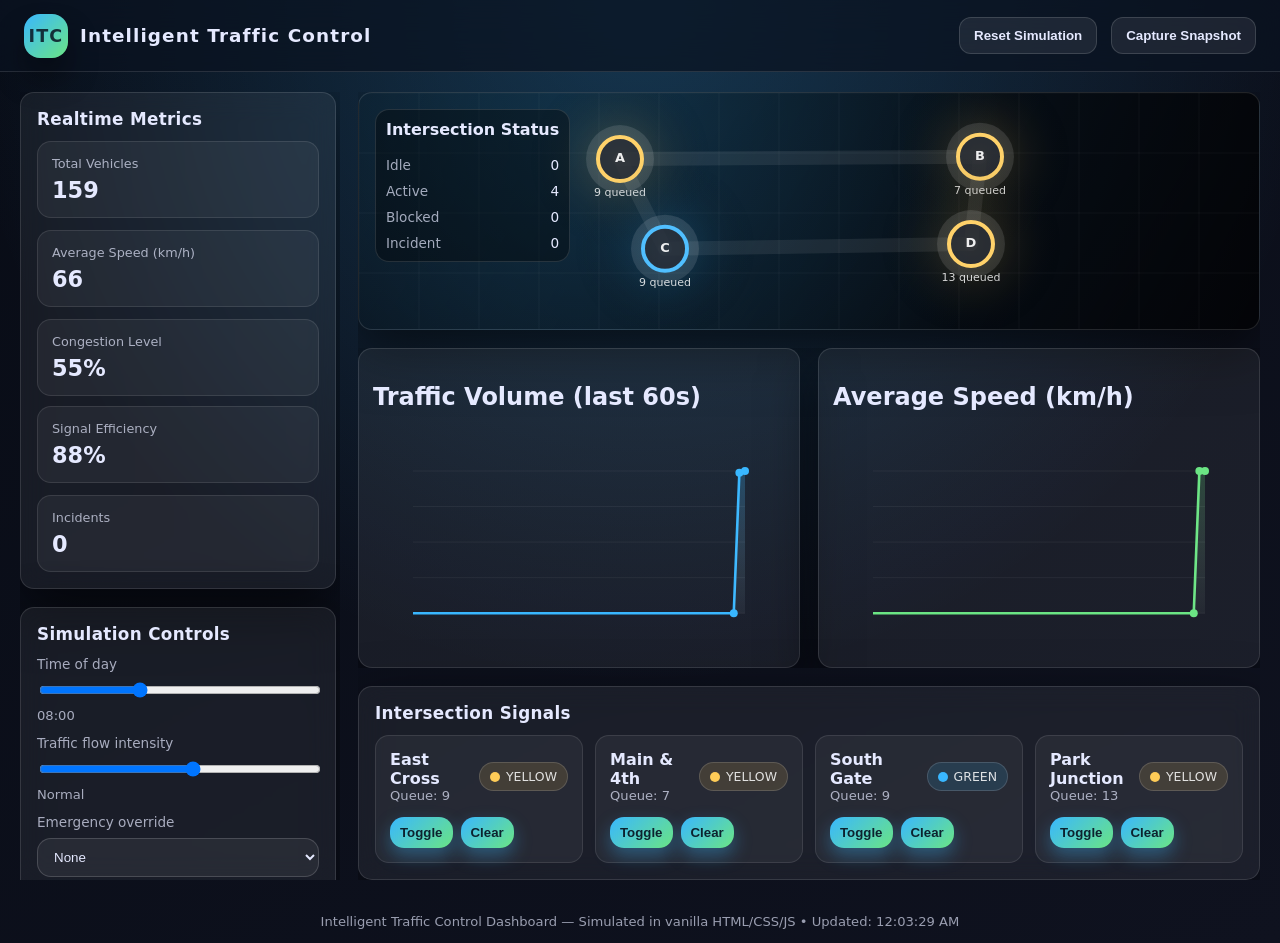
==== code.html @ 772401cb "Initial commit full prompt" ====
<!DOCTYPE html>
<html lang="en">
<head>
  <meta charset="UTF-8" />
  <meta name="viewport" content="width=device-width, initial-scale=1.0" />
  <title>Intelligent Traffic Control Dashboard</title>
  <style>
    :root {
      --bg: #0b1220;
      --panel: rgba(255, 255, 255, 0.06);
      --panel-strong: rgba(255, 255, 255, 0.12);
      --border: rgba(255, 255, 255, 0.12);
      --text: #e5e9ff;
      --muted: rgba(229, 233, 255, 0.7);
      --accent: #39b7ff;
      --accent-2: #6be584;
      --warning: #ff9d7b;
      --danger: #ff5a7a;
      --radius: 14px;
      --shadow: 0 20px 55px rgba(0, 0, 0, 0.55);
      font-family: system-ui, -apple-system, BlinkMacSystemFont, "Segoe UI", sans-serif;
    }

    * {
      box-sizing: border-box;
    }

    body {
      margin: 0;
      min-height: 100vh;
      background: radial-gradient(circle at top, rgba(57, 183, 255, 0.24), transparent 60%),
        linear-gradient(150deg, #080c16, #0f121f);
      color: var(--text);
      overflow: hidden;
    }

    header {
      height: 72px;
      padding: 0 24px;
      display: flex;
      align-items: center;
      justify-content: space-between;
      border-bottom: 1px solid var(--border);
      backdrop-filter: blur(18px);
      position: sticky;
      top: 0;
      z-index: 2;
      background: rgba(11, 18, 32, 0.72);
    }

    header h1 {
      font-size: 1.15rem;
      letter-spacing: 0.06em;
      margin: 0;
      display: flex;
      align-items: center;
      gap: 12px;
    }

    header .brand {
      width: 44px;
      height: 44px;
      border-radius: 16px;
      background: linear-gradient(135deg, var(--accent), var(--accent-2));
      display: grid;
      place-items: center;
      box-shadow: 0 20px 30px rgba(0, 0, 0, 0.35);
      font-weight: 800;
      font-size: 1.1rem;
      color: rgba(10, 25, 38, 0.88);
    }

    header nav {
      display: flex;
      gap: 14px;
      align-items: center;
    }

    header nav button {
      padding: 10px 14px;
      border-radius: 12px;
      border: 1px solid rgba(255, 255, 255, 0.14);
      background: rgba(255, 255, 255, 0.08);
      color: var(--text);
      cursor: pointer;
      font-weight: 600;
      transition: transform 120ms ease, background 180ms ease;
    }

    header nav button:hover {
      transform: translateY(-1px);
      background: rgba(255, 255, 255, 0.12);
    }

    main {
      display: grid;
      grid-template-columns: 320px 1fr;
      gap: 18px;
      padding: 20px;
      height: calc(100vh - 72px);
      overflow: hidden;
    }

    .sidebar {
      display: flex;
      flex-direction: column;
      gap: 18px;
      padding-right: 4px;
      overflow: hidden;
    }

    .panel {
      background: var(--panel);
      border: 1px solid var(--border);
      border-radius: var(--radius);
      padding: 16px;
      box-shadow: var(--shadow);
      backdrop-filter: blur(14px);
    }

    .panel h2 {
      margin: 0 0 12px;
      font-size: 1.05rem;
      letter-spacing: 0.02em;
      color: var(--text);
    }

    .row {
      display: flex;
      gap: 12px;
      flex-wrap: wrap;
    }

    .stat {
      flex: 1 1 140px;
      padding: 14px;
      border-radius: 14px;
      background: rgba(255, 255, 255, 0.05);
      border: 1px solid rgba(255, 255, 255, 0.1);
      display: grid;
      gap: 6px;
    }

    .stat label {
      font-size: 0.8rem;
      color: var(--muted);
    }

    .stat .value {
      font-size: 1.4rem;
      font-weight: 700;
    }

    .badge {
      display: inline-flex;
      align-items: center;
      gap: 6px;
      padding: 6px 10px;
      border-radius: 999px;
      font-size: 0.78rem;
      background: rgba(255, 255, 255, 0.08);
      border: 1px solid rgba(255, 255, 255, 0.12);
      color: var(--muted);
    }

    .badge span {
      width: 10px;
      height: 10px;
      border-radius: 50%;
      display: inline-block;
      background: var(--accent);
    }

    .badge.warning span {
      background: var(--warning);
    }

    .badge.danger span {
      background: var(--danger);
    }

    .controls {
      display: grid;
      gap: 12px;
    }

    .controls label {
      display: flex;
      flex-direction: column;
      gap: 8px;
      font-size: 0.85rem;
      color: var(--muted);
    }

    .controls input[type=range] {
      width: 100%;
    }

    .controls select {
      padding: 10px 12px;
      border-radius: 14px;
      border: 1px solid rgba(255, 255, 255, 0.16);
      background: rgba(255, 255, 255, 0.06);
      color: var(--text);
      outline: none;
    }

    .btn-primary {
      appearance: none;
      outline: none;
      border: none;
      padding: 12px 14px;
      border-radius: 14px;
      font-weight: 700;
      cursor: pointer;
      background: linear-gradient(135deg, var(--accent), var(--accent-2));
      color: rgba(10, 25, 38, 0.95);
      box-shadow: 0 8px 18px rgba(57, 183, 255, 0.35);
      transition: transform 120ms ease, filter 120ms ease;
    }

    .btn-primary:hover {
      transform: translateY(-1px);
      filter: brightness(1.05);
    }

    .main-grid {
      display: grid;
      grid-template-rows: 1fr 320px;
      gap: 18px;
      overflow: hidden;
    }

    .traffic-map {
      position: relative;
      border-radius: var(--radius);
      border: 1px solid var(--border);
      overflow: hidden;
      background: radial-gradient(circle at 25% 20%, rgba(57, 183, 255, 0.14), transparent 60%),
        linear-gradient(120deg, rgba(0, 0, 0, 0.3), rgba(0, 0, 0, 0.7));
      box-shadow: var(--shadow);
    }

    .map-canvas {
      width: 100%;
      height: 100%;
      display: block;
    }

    .status-overlay {
      position: absolute;
      left: 16px;
      top: 16px;
      display: flex;
      flex-direction: column;
      gap: 10px;
      padding: 10px;
      border-radius: 14px;
      background: rgba(0, 0, 0, 0.35);
      border: 1px solid rgba(255, 255, 255, 0.12);
      max-width: 320px;
      color: var(--text);
      font-size: 0.85rem;
    }

    .status-overlay h3 {
      margin: 0 0 8px;
      font-size: 1rem;
    }

    .status-overlay .line {
      display: flex;
      align-items: center;
      justify-content: space-between;
    }

    .status-overlay .line span:first-child {
      color: var(--muted);
    }

    .chart-grid {
      display: grid;
      grid-template-columns: 1fr 1fr;
      gap: 18px;
      height: 100%;
      overflow: hidden;
    }

    .chart {
      position: relative;
      height: 100%;
      border-radius: var(--radius);
      background: var(--panel);
      border: 1px solid var(--border);
      padding: 14px;
      display: flex;
      flex-direction: column;
      box-shadow: var(--shadow);
    }

    .chart canvas {
      flex: 1;
      width: 100%;
      height: 100%;
    }

    .table {
      width: 100%;
      border-collapse: collapse;
      font-size: 0.9rem;
      overflow: auto;
    }

    .table thead th {
      text-align: left;
      padding: 12px 10px;
      font-size: 0.8rem;
      letter-spacing: 0.06em;
      color: var(--muted);
      border-bottom: 1px solid rgba(255, 255, 255, 0.14);
    }

    .table td {
      padding: 12px 10px;
      border-bottom: 1px solid rgba(255, 255, 255, 0.08);
    }

    .table tr:hover td {
      background: rgba(255, 255, 255, 0.06);
    }

    .small {
      font-size: 0.82rem;
      color: var(--muted);
    }

    .footer {
      padding: 14px 20px;
      text-align: center;
      font-size: 0.82rem;
      color: rgba(229, 233, 255, 0.65);
    }

    @media (max-width: 1100px) {
      main {
        grid-template-columns: 1fr;
        height: auto;
      }

      .main-grid {
        grid-template-rows: auto auto;
      }

      .sidebar {
        order: 2;
      }

      .main-grid {
        order: 1;
      }

      header {
        flex-wrap: wrap;
        gap: 12px;
      }

      header nav {
        width: 100%;
        justify-content: flex-end;
      }
    }

    @media (max-width: 620px) {
      header {
        padding: 14px;
      }

      .stat {
        flex: 1 1 100%;
      }

      .chart-grid {
        grid-template-columns: 1fr;
      }
    }
  </style>
</head>

<body>
  <header>
    <h1>
      <span class="brand">ITC</span>
      Intelligent Traffic Control
    </h1>
    <nav>
      <button id="btnReset">Reset Simulation</button>
      <button id="btnSnapshot">Capture Snapshot</button>
    </nav>
  </header>

  <main>
    <section class="sidebar" aria-label="Control panel">
      <div class="panel" aria-label="Realtime metrics">
        <h2>Realtime Metrics</h2>
        <div class="row" id="statRow">
          <div class="stat">
            <label>Total Vehicles</label>
            <div class="value" id="statVehicles">0</div>
          </div>
          <div class="stat">
            <label>Average Speed (km/h)</label>
            <div class="value" id="statSpeed">0</div>
          </div>
          <div class="stat">
            <label>Congestion Level</label>
            <div class="value" id="statCongestion">0%</div>
          </div>
        </div>

        <div class="row" style="margin-top: 10px;">
          <div class="stat">
            <label>Signal Efficiency</label>
            <div class="value" id="statEfficiency">0%</div>
          </div>
          <div class="stat">
            <label>Incidents</label>
            <div class="value" id="statIncidents">0</div>
          </div>
        </div>
      </div>

      <div class="panel" aria-label="Simulation controls">
        <h2>Simulation Controls</h2>
        <div class="controls">
          <label>
            Time of day
            <input type="range" id="timeOfDay" min="0" max="23" step="1" value="8" />
            <small class="small" id="timeOfDayLabel">08:00</small>
          </label>

          <label>
            Traffic flow intensity
            <input type="range" id="flowIntensity" min="0" max="100" step="1" value="55" />
            <small class="small" id="flowLabel">Normal</small>
          </label>

          <label>
            Emergency override
            <select id="overrideMode">
              <option value="none">None</option>
              <option value="police">Police Escort</option>
              <option value="fire">Fire Response</option>
              <option value="evac">Evacuation</option>
            </select>
          </label>

          <button class="btn-primary" id="btnTriggerIncident">Inject Incident</button>
        </div>
      </div>

      <div class="panel" aria-label="Recent alerts">
        <h2>Recent Alerts</h2>
        <table class="table" aria-label="Alert list">
          <thead>
            <tr>
              <th>Time</th>
              <th>Type</th>
              <th>Status</th>
            </tr>
          </thead>
          <tbody id="alertsTable">
            <tr><td colspan="3" class="small">No alerts yet.</td></tr>
          </tbody>
        </table>
      </div>
    </section>

    <section class="main-grid" aria-label="Main dashboard">
      <section class="traffic-map" aria-label="Traffic flow map">
        <canvas class="map-canvas" id="mapCanvas" width="1200" height="680"></canvas>
        <div class="status-overlay" aria-label="Traffic status">
          <h3>Intersection Status</h3>
          <div class="line"><span>Idle</span><span id="statusIdle">0</span></div>
          <div class="line"><span>Active</span><span id="statusActive">0</span></div>
          <div class="line"><span>Blocked</span><span id="statusBlocked">0</span></div>
          <div class="line"><span>Incident</span><span id="statusIncident">0</span></div>
        </div>
      </section>

      <section class="chart-grid" aria-label="Charts and analytics">
        <section class="chart" aria-label="Traffic volume chart">
          <h2>Traffic Volume (last 60s)</h2>
          <canvas id="volumeChart"></canvas>
        </section>
        <section class="chart" aria-label="Average speed chart">
          <h2>Average Speed (km/h)</h2>
          <canvas id="speedChart"></canvas>
        </section>
      </section>

      <div class="panel" aria-label="Intersection controls">
        <h2>Intersection Signals</h2>
        <div class="row" id="intersectionRow"></div>
      </div>
    </section>
  </main>

  <footer class="footer">
    Intelligent Traffic Control Dashboard — Simulated in vanilla HTML/CSS/JS • Updated: <span id="footerTime"></span>
  </footer>

  <script>
    // --- Utilities ---
    const clamp = (v, min, max) => Math.min(max, Math.max(min, v));
    const formatTime = (h, m = 0) => `${String(h).padStart(2, "0")}:${String(m).padStart(2, "0")}`;
    const lerp = (a, b, t) => a + (b - a) * t;

    const $ = (id) => document.getElementById(id);

    // --- State ---
    const state = {
      timeOfDay: 8,
      flowIntensity: 55,
      overrideMode: "none",
      activeIncidents: [],
      lastSnapshot: null,
      tick: 0,
      metrics: {
        vehicles: 0,
        avgSpeed: 0,
        congestion: 0,
        efficiency: 0,
        incidents: 0,
      },
      intersections: [],
      recentAlerts: [],
      volumeHistory: Array(60).fill(0),
      speedHistory: Array(60).fill(0),
    };

    const intersectionConfigs = [
      { id: "A", x: 0.29, y: 0.28, name: "East Cross" },
      { id: "B", x: 0.69, y: 0.27, name: "Main & 4th" },
      { id: "C", x: 0.34, y: 0.66, name: "South Gate" },
      { id: "D", x: 0.68, y: 0.64, name: "Park Junction" },
    ];

    const signalStates = ["green", "yellow", "red"];

    // --- DOM refs ---
    const refs = {
      timeOfDay: $("timeOfDay"),
      timeOfDayLabel: $("timeOfDayLabel"),
      flowIntensity: $("flowIntensity"),
      flowLabel: $("flowLabel"),
      overrideMode: $("overrideMode"),
      btnTriggerIncident: $("btnTriggerIncident"),
      btnReset: $("btnReset"),
      btnSnapshot: $("btnSnapshot"),
      statVehicles: $("statVehicles"),
      statSpeed: $("statSpeed"),
      statCongestion: $("statCongestion"),
      statEfficiency: $("statEfficiency"),
      statIncidents: $("statIncidents"),
      alertsTable: $("alertsTable"),
      intersectionRow: $("intersectionRow"),
      statusIdle: $("statusIdle"),
      statusActive: $("statusActive"),
      statusBlocked: $("statusBlocked"),
      statusIncident: $("statusIncident"),
      footerTime: $("footerTime"),
      mapCanvas: $("mapCanvas"),
      volumeChart: $("volumeChart"),
      speedChart: $("speedChart"),
    };

    const mapCtx = refs.mapCanvas.getContext("2d");
    const volumeCtx = refs.volumeChart.getContext("2d");
    const speedCtx = refs.speedChart.getContext("2d");

    const canvasResize = (canvas) => {
      const rect = canvas.getBoundingClientRect();
      const dpr = window.devicePixelRatio || 1;
      canvas.width = Math.floor(rect.width * dpr);
      canvas.height = Math.floor(rect.height * dpr);
      const ctx = canvas.getContext("2d");
      ctx.setTransform(dpr, 0, 0, dpr, 0, 0);
      return rect;
    };

    const pickColor = (state) => {
      if (state === "green") return "#39b7ff";
      if (state === "yellow") return "#ffcc57";
      return "#ff5a7a";
    };

    // --- Simulation logic ---
    const updateMetrics = () => {
      const base = 80 + state.flowIntensity * 1.4;
      const variance = 30;
      const vehicles = Math.round(base + Math.sin(state.tick / 14) * variance);
      const congestion = clamp(Math.round((100 - state.flowIntensity / 1.2) + Math.sin(state.tick / 18) * 12), 2, 98);
      const avgSpeed = clamp(Math.round(45 + (100 - congestion) / 3 + Math.cos(state.tick / 22) * 6), 16, 80);
      const efficiency = clamp(Math.round(65 + (100 - congestion) / 2 + (state.overrideMode !== "none" ? 5 : 0)), 30, 99);

      state.metrics.vehicles = vehicles;
      state.metrics.congestion = congestion;
      state.metrics.avgSpeed = avgSpeed;
      state.metrics.efficiency = efficiency;
      state.metrics.incidents = state.activeIncidents.length;

      state.volumeHistory.shift();
      state.speedHistory.shift();
      state.volumeHistory.push(vehicles);
      state.speedHistory.push(avgSpeed);

      state.recentAlerts = state.recentAlerts.slice(0, 9);
    };

    const createIntersectionState = (config) => {
      const baseOffset = Math.random() * 1000;
      return {
        ...config,
        signal: signalStates[Math.floor(Math.random() * signalStates.length)],
        queue: Math.floor(Math.random() * 12) + 2,
        blocked: false,
        lastSignalChange: state.tick + baseOffset,
        nextSignalDuration: 30 + Math.floor(Math.random() * 20),
      };
    };

    const rotateSignal = (intersection) => {
      const next = (signalStates.indexOf(intersection.signal) + 1) % signalStates.length;
      intersection.signal = signalStates[next];
      intersection.lastSignalChange = state.tick;
      intersection.nextSignalDuration = 18 + Math.floor(Math.random() * 26);
    };

    const stepIntersections = () => {
      const timeFactor = (state.flowIntensity / 100) * 1.1;
      state.intersections.forEach((intersection) => {
        const duration = intersection.nextSignalDuration / (1 + (state.overrideMode !== "none" ? 0.55 : 0));
        if (state.tick - intersection.lastSignalChange > duration) {
          rotateSignal(intersection);
        }

        const baseFlow = 6 + Math.round(Math.sin((state.tick + intersection.id.charCodeAt(0) * 3) / 16) * 4);
        const flow = Math.max(0, Math.round(baseFlow * timeFactor));
        intersection.queue = clamp(intersection.queue + flow - (intersection.signal === "green" ? 8 : 2), 0, 30);

        if (intersection.blocked) {
          intersection.queue = Math.min(intersection.queue + 4, 34);
        }

        if (intersection.signal === "red" && intersection.queue > 28) {
          intersection.blocked = Math.random() < 0.03;
        } else {
          intersection.blocked = false;
        }
      });
    };

    const injectIncident = (type) => {
      const active = state.intersections[Math.floor(Math.random() * state.intersections.length)];
      active.blocked = true;
      active.queue += 12;
      const alert = {
        id: Date.now(),
        time: formatTime(state.timeOfDay),
        type,
        status: "Active",
      };
      state.activeIncidents.push(alert);
      state.recentAlerts.unshift(alert);
      state.metrics.incidents = state.activeIncidents.length;
      if (state.recentAlerts.length > 9) state.recentAlerts.pop();
    };

    const clearIncidents = () => {
      state.activeIncidents = [];
    };

    const updateDashboard = () => {
      refs.statVehicles.textContent = state.metrics.vehicles.toLocaleString();
      refs.statSpeed.textContent = state.metrics.avgSpeed.toFixed(0);
      refs.statCongestion.textContent = `${state.metrics.congestion}%`;
      refs.statEfficiency.textContent = `${state.metrics.efficiency}%`;
      refs.statIncidents.textContent = state.metrics.incidents;

      const idle = state.intersections.filter((i) => i.queue < 6).length;
      const active = state.intersections.filter((i) => i.queue >= 6 && i.queue < 18).length;
      const blocked = state.intersections.filter((i) => i.blocked).length;
      const incident = state.activeIncidents.length;

      refs.statusIdle.textContent = idle;
      refs.statusActive.textContent = active;
      refs.statusBlocked.textContent = blocked;
      refs.statusIncident.textContent = incident;

      refs.footerTime.textContent = new Date().toLocaleTimeString();

      const rows = state.recentAlerts.map((alert) => {
        const label = `<span class="badge ${alert.status === "Active" ? "danger" : "warning"}"><span></span>${alert.status}</span>`;
        return `
          <tr>
            <td>${alert.time}</td>
            <td>${alert.type}</td>
            <td>${label}</td>
          </tr>
        `;
      });

      refs.alertsTable.innerHTML = rows.length ? rows.join("") : "<tr><td colspan=\"3\" class=\"small\">No alerts yet.</td></tr>";

      drawCharts();
      drawMap();
      renderIntersections();
    };

    const drawCharts = () => {
      const drawLine = (ctx, data, lineColor, fillColor) => {
        const dims = canvasResize(ctx.canvas);
        const w = dims.width;
        const h = dims.height;
        const padding = 40;
        const points = data.slice(-60);
        const max = Math.max(...points, 10);
        const min = Math.min(...points, 0);

        ctx.clearRect(0, 0, dims.width, dims.height);

        // background grid
        ctx.save();
        ctx.strokeStyle = "rgba(255,255,255,0.06)";
        ctx.lineWidth = 1;
        for (let y = 0; y < 5; y += 1) {
          const yy = padding + ((h - padding * 2) / 4) * y;
          ctx.beginPath();
          ctx.moveTo(padding, yy);
          ctx.lineTo(w - padding, yy);
          ctx.stroke();
        }
        ctx.restore();

        // line path
        ctx.beginPath();
        const mapped = points.map((value, index) => {
          const px = padding + ((w - padding * 2) * index) / (points.length - 1);
          const py = padding + ((h - padding * 2) * (1 - (value - min) / (max - min || 1)));
          return { x: px, y: py };
        });

        mapped.forEach((point, idx) => {
          if (idx === 0) ctx.moveTo(point.x, point.y);
          else ctx.lineTo(point.x, point.y);
        });

        ctx.strokeStyle = lineColor;
        ctx.lineWidth = 2.6;
        ctx.stroke();

        // fill
        ctx.lineTo(mapped[mapped.length - 1].x, h - padding);
        ctx.lineTo(mapped[0].x, h - padding);
        ctx.closePath();
        const gradient = ctx.createLinearGradient(0, padding, 0, h);
        gradient.addColorStop(0, fillColor);
        gradient.addColorStop(1, "rgba(255,255,255,0)");
        ctx.fillStyle = gradient;
        ctx.fill();

        // sparkle points
        ctx.fillStyle = lineColor;
        mapped.slice(-3).forEach((p) => {
          ctx.beginPath();
          ctx.arc(p.x, p.y, 4, 0, Math.PI * 2);
          ctx.fill();
        });
      };

      drawLine(volumeCtx, state.volumeHistory, "#39b7ff", "rgba(57, 183, 255, 0.25)");
      drawLine(speedCtx, state.speedHistory, "#6be584", "rgba(107, 229, 132, 0.22)");
    };

    const drawMap = () => {
      const rect = canvasResize(refs.mapCanvas);
      const ctx = mapCtx;
      ctx.clearRect(0, 0, rect.width, rect.height);

      const w = rect.width;
      const h = rect.height;

      const drawRoad = (x1, y1, x2, y2, width) => {
        ctx.strokeStyle = "rgba(255,255,255,0.08)";
        ctx.lineWidth = width;
        ctx.lineCap = "round";
        ctx.beginPath();
        ctx.moveTo(x1, y1);
        ctx.lineTo(x2, y2);
        ctx.stroke();
      };

      // subtle background grid
      ctx.save();
      ctx.strokeStyle = "rgba(255,255,255,0.04)";
      ctx.lineWidth = 1;
      const gridSize = 60;
      for (let x = 0; x < w; x += gridSize) {
        ctx.beginPath();
        ctx.moveTo(x, 0);
        ctx.lineTo(x, h);
        ctx.stroke();
      }
      for (let y = 0; y < h; y += gridSize) {
        ctx.beginPath();
        ctx.moveTo(0, y);
        ctx.lineTo(w, y);
        ctx.stroke();
      }
      ctx.restore();

      // roads
      const nodes = state.intersections.map((i) => ({
        x: i.x * w,
        y: i.y * h,
      }));

      const pairs = [
        [0, 1],
        [0, 2],
        [1, 3],
        [2, 3],
      ];

      pairs.forEach(([a, b]) => {
        const aPos = nodes[a];
        const bPos = nodes[b];
        drawRoad(aPos.x, aPos.y, bPos.x, bPos.y, 14);
      });

      state.intersections.forEach((intersection) => {
        const x = intersection.x * w;
        const y = intersection.y * h;

        // glow + ring
        ctx.save();
        const color = pickColor(intersection.signal);
        const glow = ctx.createRadialGradient(x, y, 0, x, y, 90);
        glow.addColorStop(0, `${color}33`);
        glow.addColorStop(1, "rgba(0,0,0,0)");
        ctx.fillStyle = glow;
        ctx.beginPath();
        ctx.arc(x, y, 90, 0, Math.PI * 2);
        ctx.fill();
        ctx.restore();

        ctx.beginPath();
        ctx.arc(x, y, 22, 0, Math.PI * 2);
        ctx.fillStyle = "rgba(10, 15, 25, 0.82)";
        ctx.fill();

        ctx.lineWidth = 4;
        ctx.strokeStyle = color;
        ctx.stroke();

        ctx.fillStyle = "rgba(255,255,255,0.92)";
        ctx.font = "bold 13px system-ui";
        ctx.textAlign = "center";
        ctx.textBaseline = "middle";
        ctx.fillText(intersection.id, x, y);

        // queue indicator
        ctx.globalAlpha = 0.7;
        ctx.fillStyle = "rgba(255,255,255,0.16)";
        ctx.beginPath();
        ctx.arc(x, y, 34, 0, Math.PI * 2);
        ctx.fill();
        ctx.globalAlpha = 1;
        ctx.fillStyle = "rgba(255,255,255,0.83)";
        ctx.font = "11px system-ui";
        ctx.fillText(`${intersection.queue} queued`, x, y + 34);

        if (intersection.blocked) {
          ctx.fillStyle = "rgba(255, 90, 122, 0.85)";
          ctx.beginPath();
          ctx.arc(x, y, 12, 0, Math.PI * 2);
          ctx.fill();
          ctx.fillStyle = "rgba(255,255,255,0.9)";
          ctx.font = "bold 11px system-ui";
          ctx.fillText("!", x, y);
        }
      });
    };

    const renderIntersections = () => {
      const fragment = document.createDocumentFragment();
      state.intersections.forEach((intersection) => {
        const card = document.createElement("div");
        card.className = "stat";
        const signal = intersection.signal;
        const color = pickColor(signal);
        const badge = `<span class=\"badge\" style=\"color: rgba(255,255,255,0.85); border-color: rgba(255,255,255,0.14); background: ${color}22\"><span style=\"background:${color};\"></span>${signal.toUpperCase()}</span>`;
        card.innerHTML = `
          <div style=\"display:flex;justify-content:space-between;align-items:center;gap:10px;\">
            <div>
              <div style=\"font-weight:700;\">${intersection.name}</div>
              <div class=\"small\">Queue: ${intersection.queue}</div>
            </div>
            ${badge}
          </div>
          <div style=\"margin-top: 8px; display:flex;gap:8px;\">
            <button class=\"btn-primary\" style=\"padding:8px 10px;font-size:0.83rem;\" data-action=\"toggle\" data-id=\"${intersection.id}\">Toggle</button>
            <button class=\"btn-primary\" style=\"padding:8px 10px;font-size:0.83rem;\" data-action=\"clear\" data-id=\"${intersection.id}\">Clear</button>
          </div>
        `;
        fragment.appendChild(card);
      });
      refs.intersectionRow.innerHTML = "";
      refs.intersectionRow.appendChild(fragment);

      refs.intersectionRow.querySelectorAll("button").forEach((button) => {
        button.addEventListener("click", (event) => {
          const action = event.currentTarget.dataset.action;
          const id = event.currentTarget.dataset.id;
          const target = state.intersections.find((i) => i.id === id);
          if (!target) return;

          if (action === "toggle") {
            rotateSignal(target);
            state.recentAlerts.unshift({
              id: Date.now(),
              time: formatTime(state.timeOfDay),
              type: `Manual toggle @ ${target.name}`,
              status: "Active",
            });
          }

          if (action === "clear") {
            target.blocked = false;
            target.queue = Math.max(0, target.queue - 6);
          }
        });
      });
    };

    const updateLabels = () => {
      refs.timeOfDayLabel.textContent = formatTime(state.timeOfDay);
      const intensity = state.flowIntensity;
      if (intensity < 30) refs.flowLabel.textContent = "Low";
      else if (intensity < 60) refs.flowLabel.textContent = "Normal";
      else if (intensity < 85) refs.flowLabel.textContent = "Heavy";
      else refs.flowLabel.textContent = "Max";
    };

    const onTick = () => {
      state.tick += 1;
      updateMetrics();
      stepIntersections();
      updateDashboard();
    };

    const resetSimulation = () => {
      state.tick = 0;
      state.activeIncidents = [];
      state.recentAlerts = [];
      state.volumeHistory = Array(60).fill(0);
      state.speedHistory = Array(60).fill(0);
      state.intersections = intersectionConfigs.map(createIntersectionState);
      updateMetrics();
      updateDashboard();
    };

    const downloadSnapshot = () => {
      const link = document.createElement("a");
      const canvas = document.createElement("canvas");
      const rect = document.body.getBoundingClientRect();
      const dpr = window.devicePixelRatio || 1;
      canvas.width = rect.width * dpr;
      canvas.height = rect.height * dpr;
      const ctx = canvas.getContext("2d");
      ctx.scale(dpr, dpr);

      ctx.fillStyle = "#0b1220";
      ctx.fillRect(0, 0, rect.width, rect.height);

      ctx.fillStyle = "rgba(255,255,255,0.9)";
      ctx.font = "22px system-ui";
      ctx.fillText("Intelligent Traffic Control Snapshot", 20, 40);
      ctx.font = "14px system-ui";
      ctx.fillText(`Captured: ${new Date().toLocaleString()}`, 20, 68);

      link.download = `traffic-snapshot-${Date.now()}.png`;
      link.href = canvas.toDataURL("image/png");
      link.click();
    };

    const setupEventListeners = () => {
      refs.timeOfDay.addEventListener("input", (ev) => {
        state.timeOfDay = parseInt(ev.target.value, 10);
        updateLabels();
      });

      refs.flowIntensity.addEventListener("input", (ev) => {
        state.flowIntensity = parseInt(ev.target.value, 10);
        updateLabels();
      });

      refs.overrideMode.addEventListener("change", (ev) => {
        state.overrideMode = ev.target.value;
      });

      refs.btnTriggerIncident.addEventListener("click", () => {
        const mode = state.overrideMode === "none" ? "Traffic Jam" : `${state.overrideMode} Response`;
        injectIncident(mode);
      });

      refs.btnReset.addEventListener("click", () => {
        resetSimulation();
      });

      refs.btnSnapshot.addEventListener("click", () => {
        downloadSnapshot();
      });

      window.addEventListener("resize", () => {
        drawCharts();
        drawMap();
      });

      // Clean up old alerts periodically
      setInterval(() => {
        const now = Date.now();
        state.recentAlerts = state.recentAlerts.filter((alert) => now - alert.id < 90_000);
      }, 5000);
    };

    const init = () => {
      state.intersections = intersectionConfigs.map(createIntersectionState);
      updateLabels();
      setupEventListeners();
      resetSimulation();

      // tick loop
      setInterval(onTick, 1000);
    };

    init();
  </script>
</body>
</html>
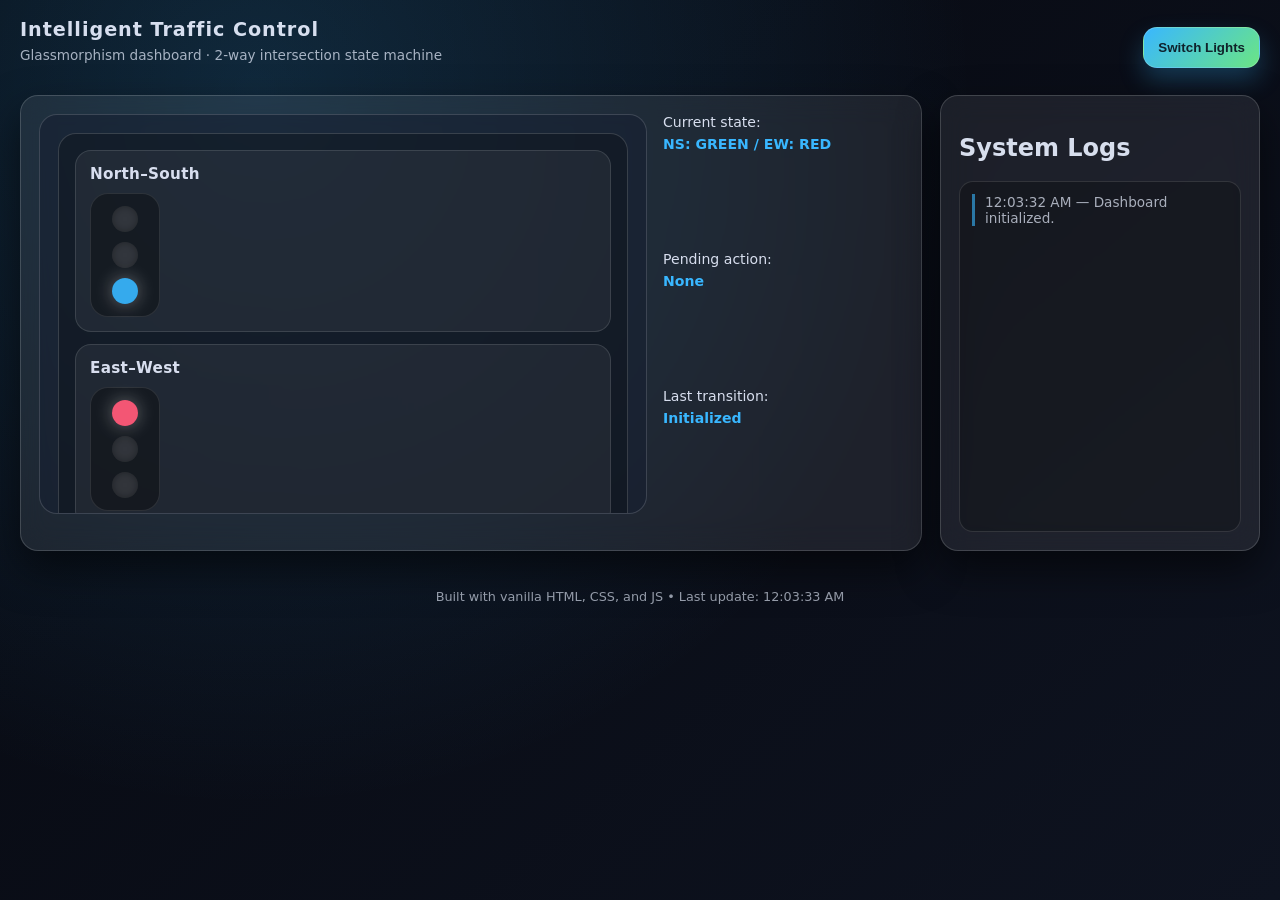
==== commit 2b617feb: "initial commit full prompt" ====
--- a/code.html
+++ b/code.html
@@ -6,18 +6,18 @@
   <title>Intelligent Traffic Control Dashboard</title>
   <style>
     :root {
-      --bg: #0b1220;
-      --panel: rgba(255, 255, 255, 0.06);
-      --panel-strong: rgba(255, 255, 255, 0.12);
-      --border: rgba(255, 255, 255, 0.12);
-      --text: #e5e9ff;
-      --muted: rgba(229, 233, 255, 0.7);
+      --bg1: #06080f;
+      --bg2: #0e1320;
+      --card: rgba(255, 255, 255, 0.08);
+      --card-strong: rgba(255, 255, 255, 0.12);
+      --border: rgba(255, 255, 255, 0.16);
+      --text: rgba(232, 239, 255, 0.92);
+      --muted: rgba(232, 239, 255, 0.7);
       --accent: #39b7ff;
-      --accent-2: #6be584;
-      --warning: #ff9d7b;
+      --warn: #ffb470;
       --danger: #ff5a7a;
-      --radius: 14px;
-      --shadow: 0 20px 55px rgba(0, 0, 0, 0.55);
+      --radius: 18px;
+      --shadow: 0 18px 40px rgba(0, 0, 0, 0.55);
       font-family: system-ui, -apple-system, BlinkMacSystemFont, "Segoe UI", sans-serif;
     }
 
@@ -28,1023 +28,505 @@
     body {
       margin: 0;
       min-height: 100vh;
-      background: radial-gradient(circle at top, rgba(57, 183, 255, 0.24), transparent 60%),
-        linear-gradient(150deg, #080c16, #0f121f);
       color: var(--text);
-      overflow: hidden;
+      background: radial-gradient(circle at 20% 10%, rgba(57, 183, 255, 0.18), transparent 55%),
+        linear-gradient(140deg, var(--bg1), var(--bg2));
+      overflow-x: hidden;
     }
 
     header {
-      height: 72px;
-      padding: 0 24px;
+      padding: 18px 20px;
       display: flex;
       align-items: center;
       justify-content: space-between;
-      border-bottom: 1px solid var(--border);
-      backdrop-filter: blur(18px);
-      position: sticky;
-      top: 0;
-      z-index: 2;
-      background: rgba(11, 18, 32, 0.72);
+      gap: 14px;
     }
 
     header h1 {
-      font-size: 1.15rem;
-      letter-spacing: 0.06em;
       margin: 0;
-      display: flex;
-      align-items: center;
-      gap: 12px;
-    }
-
-    header .brand {
-      width: 44px;
-      height: 44px;
-      border-radius: 16px;
-      background: linear-gradient(135deg, var(--accent), var(--accent-2));
-      display: grid;
-      place-items: center;
-      box-shadow: 0 20px 30px rgba(0, 0, 0, 0.35);
-      font-weight: 800;
-      font-size: 1.1rem;
-      color: rgba(10, 25, 38, 0.88);
-    }
-
-    header nav {
-      display: flex;
-      gap: 14px;
-      align-items: center;
-    }
-
-    header nav button {
-      padding: 10px 14px;
-      border-radius: 12px;
-      border: 1px solid rgba(255, 255, 255, 0.14);
-      background: rgba(255, 255, 255, 0.08);
-      color: var(--text);
-      cursor: pointer;
-      font-weight: 600;
-      transition: transform 120ms ease, background 180ms ease;
-    }
-
-    header nav button:hover {
-      transform: translateY(-1px);
-      background: rgba(255, 255, 255, 0.12);
+      font-size: 1.2rem;
+      letter-spacing: 0.05em;
+    }
+
+    header .subtitle {
+      font-size: 0.85rem;
+      color: var(--muted);
+      margin-top: 6px;
     }
 
     main {
       display: grid;
-      grid-template-columns: 320px 1fr;
+      grid-template-columns: 1fr 320px;
       gap: 18px;
-      padding: 20px;
-      height: calc(100vh - 72px);
-      overflow: hidden;
-    }
-
-    .sidebar {
-      display: flex;
-      flex-direction: column;
-      gap: 18px;
-      padding-right: 4px;
-      overflow: hidden;
-    }
-
-    .panel {
-      background: var(--panel);
+      padding: 0 20px 20px;
+    }
+
+    .card {
+      background: var(--card);
       border: 1px solid var(--border);
       border-radius: var(--radius);
-      padding: 16px;
+      padding: 18px;
+      backdrop-filter: blur(15px);
       box-shadow: var(--shadow);
-      backdrop-filter: blur(14px);
-    }
-
-    .panel h2 {
-      margin: 0 0 12px;
-      font-size: 1.05rem;
-      letter-spacing: 0.02em;
-      color: var(--text);
-    }
-
-    .row {
-      display: flex;
+      overflow: hidden;
+    }
+
+    .dashboard {
+      display: grid;
+      grid-template-rows: auto 1fr;
+      gap: 18px;
+    }
+
+    .simulation {
+      position: relative;
+      display: grid;
+      grid-template-columns: 1fr 240px;
+      gap: 16px;
+    }
+
+    .sim-canvas {
+      position: relative;
+      border-radius: var(--radius);
+      background: rgba(20, 30, 48, 0.55);
+      border: 1px solid rgba(255, 255, 255, 0.16);
+      height: 400px;
+      overflow: hidden;
+      display: grid;
+      place-items: center;
+      padding: 18px;
+    }
+
+    .control-panel {
+      display: grid;
       gap: 12px;
-      flex-wrap: wrap;
-    }
-
-    .stat {
-      flex: 1 1 140px;
-      padding: 14px;
-      border-radius: 14px;
-      background: rgba(255, 255, 255, 0.05);
-      border: 1px solid rgba(255, 255, 255, 0.1);
-      display: grid;
-      gap: 6px;
-    }
-
-    .stat label {
-      font-size: 0.8rem;
-      color: var(--muted);
-    }
-
-    .stat .value {
-      font-size: 1.4rem;
-      font-weight: 700;
-    }
-
-    .badge {
+    }
+
+    .control-panel h2 {
+      margin: 0 0 8px;
+      font-size: 1rem;
+    }
+
+    .btn {
       display: inline-flex;
       align-items: center;
-      gap: 6px;
-      padding: 6px 10px;
-      border-radius: 999px;
-      font-size: 0.78rem;
-      background: rgba(255, 255, 255, 0.08);
-      border: 1px solid rgba(255, 255, 255, 0.12);
-      color: var(--muted);
-    }
-
-    .badge span {
-      width: 10px;
-      height: 10px;
-      border-radius: 50%;
-      display: inline-block;
-      background: var(--accent);
-    }
-
-    .badge.warning span {
-      background: var(--warning);
-    }
-
-    .badge.danger span {
-      background: var(--danger);
-    }
-
-    .controls {
-      display: grid;
-      gap: 12px;
-    }
-
-    .controls label {
-      display: flex;
-      flex-direction: column;
-      gap: 8px;
-      font-size: 0.85rem;
-      color: var(--muted);
-    }
-
-    .controls input[type=range] {
-      width: 100%;
-    }
-
-    .controls select {
-      padding: 10px 12px;
+      justify-content: center;
+      padding: 12px 14px;
       border-radius: 14px;
       border: 1px solid rgba(255, 255, 255, 0.16);
       background: rgba(255, 255, 255, 0.06);
       color: var(--text);
-      outline: none;
+      cursor: pointer;
+      font-weight: 600;
+      transition: transform 120ms ease, background 140ms ease;
+    }
+
+    .btn:hover {
+      background: rgba(255, 255, 255, 0.12);
+      transform: translateY(-1px);
     }
 
     .btn-primary {
-      appearance: none;
-      outline: none;
-      border: none;
-      padding: 12px 14px;
-      border-radius: 14px;
+      background: linear-gradient(135deg, var(--accent), #6be584);
+      border: 1px solid rgba(255, 255, 255, 0.18);
+      color: rgba(10, 20, 30, 0.92);
+      box-shadow: 0 12px 24px rgba(57, 183, 255, 0.25);
+    }
+
+    .status {
+      display: flex;
+      flex-direction: column;
+      gap: 6px;
+    }
+
+    .status span {
+      font-size: 0.88rem;
+    }
+
+    .status .value {
       font-weight: 700;
-      cursor: pointer;
-      background: linear-gradient(135deg, var(--accent), var(--accent-2));
-      color: rgba(10, 25, 38, 0.95);
-      box-shadow: 0 8px 18px rgba(57, 183, 255, 0.35);
-      transition: transform 120ms ease, filter 120ms ease;
-    }
-
-    .btn-primary:hover {
-      transform: translateY(-1px);
-      filter: brightness(1.05);
-    }
-
-    .main-grid {
-      display: grid;
-      grid-template-rows: 1fr 320px;
-      gap: 18px;
-      overflow: hidden;
-    }
-
-    .traffic-map {
-      position: relative;
-      border-radius: var(--radius);
-      border: 1px solid var(--border);
-      overflow: hidden;
-      background: radial-gradient(circle at 25% 20%, rgba(57, 183, 255, 0.14), transparent 60%),
-        linear-gradient(120deg, rgba(0, 0, 0, 0.3), rgba(0, 0, 0, 0.7));
-      box-shadow: var(--shadow);
-    }
-
-    .map-canvas {
+      color: var(--accent);
+    }
+
+    .lights {
       width: 100%;
       height: 100%;
-      display: block;
-    }
-
-    .status-overlay {
-      position: absolute;
-      left: 16px;
-      top: 16px;
+      display: grid;
+      grid-template-columns: 1fr;
+      grid-template-rows: 1fr 1fr;
+      gap: 12px;
+      padding: 16px;
+      border-radius: var(--radius);
+      border: 1px solid rgba(255, 255, 255, 0.16);
+      background: rgba(0, 0, 0, 0.24);
+    }
+
+    .light-group {
       display: flex;
       flex-direction: column;
       gap: 10px;
-      padding: 10px;
-      border-radius: 14px;
-      background: rgba(0, 0, 0, 0.35);
+      padding: 14px;
+      border-radius: 16px;
+      background: rgba(255, 255, 255, 0.06);
       border: 1px solid rgba(255, 255, 255, 0.12);
-      max-width: 320px;
+    }
+
+    .light-group h3 {
+      margin: 0;
+      font-size: 0.95rem;
+      letter-spacing: 0.02em;
       color: var(--text);
-      font-size: 0.85rem;
-    }
-
-    .status-overlay h3 {
-      margin: 0 0 8px;
-      font-size: 1rem;
-    }
-
-    .status-overlay .line {
-      display: flex;
-      align-items: center;
-      justify-content: space-between;
-    }
-
-    .status-overlay .line span:first-child {
-      color: var(--muted);
-    }
-
-    .chart-grid {
-      display: grid;
-      grid-template-columns: 1fr 1fr;
-      gap: 18px;
-      height: 100%;
-      overflow: hidden;
-    }
-
-    .chart {
-      position: relative;
-      height: 100%;
-      border-radius: var(--radius);
-      background: var(--panel);
-      border: 1px solid var(--border);
-      padding: 14px;
+    }
+
+    .traffic-light {
+      width: 70px;
+      padding: 12px;
+      border-radius: 18px;
+      background: rgba(0, 0, 0, 0.34);
+      border: 1px solid rgba(255, 255, 255, 0.1);
+      display: grid;
+      gap: 10px;
+      justify-items: center;
+    }
+
+    .lamp {
+      width: 26px;
+      height: 26px;
+      border-radius: 50%;
+      background: rgba(255, 255, 255, 0.12);
+      box-shadow: inset 0 0 8px rgba(0, 0, 0, 0.35);
+      transition: background 180ms ease, box-shadow 180ms ease;
+    }
+
+    .lamp.active {
+      box-shadow: 0 0 18px rgba(255, 255, 255, 0.35);
+    }
+
+    .lamp.red.active {
+      background: rgba(255, 90, 122, 0.95);
+    }
+
+    .lamp.yellow.active {
+      background: rgba(255, 204, 87, 0.92);
+    }
+
+    .lamp.green.active {
+      background: rgba(57, 183, 255, 0.92);
+    }
+
+    .logs {
       display: flex;
       flex-direction: column;
-      box-shadow: var(--shadow);
-    }
-
-    .chart canvas {
+      height: 100%;
+    }
+
+    .log-list {
+      margin: 0;
+      padding: 12px;
+      list-style: none;
+      overflow-y: auto;
+      border-radius: 14px;
+      background: rgba(0, 0, 0, 0.25);
+      border: 1px solid rgba(255, 255, 255, 0.12);
       flex: 1;
-      width: 100%;
-      height: 100%;
-    }
-
-    .table {
-      width: 100%;
-      border-collapse: collapse;
-      font-size: 0.9rem;
-      overflow: auto;
-    }
-
-    .table thead th {
-      text-align: left;
-      padding: 12px 10px;
+    }
+
+    .log-item {
+      margin: 0 0 8px;
+      font-size: 0.85rem;
+      color: var(--muted);
+      border-left: 3px solid rgba(57, 183, 255, 0.6);
+      padding-left: 10px;
+    }
+
+    footer {
+      padding: 18px 20px;
+      text-align: center;
       font-size: 0.8rem;
-      letter-spacing: 0.06em;
-      color: var(--muted);
-      border-bottom: 1px solid rgba(255, 255, 255, 0.14);
-    }
-
-    .table td {
-      padding: 12px 10px;
-      border-bottom: 1px solid rgba(255, 255, 255, 0.08);
-    }
-
-    .table tr:hover td {
-      background: rgba(255, 255, 255, 0.06);
-    }
-
-    .small {
-      font-size: 0.82rem;
-      color: var(--muted);
-    }
-
-    .footer {
-      padding: 14px 20px;
-      text-align: center;
-      font-size: 0.82rem;
-      color: rgba(229, 233, 255, 0.65);
-    }
-
-    @media (max-width: 1100px) {
+      color: rgba(232, 239, 255, 0.65);
+    }
+
+    @media (max-width: 768px) {
       main {
         grid-template-columns: 1fr;
-        height: auto;
-      }
-
-      .main-grid {
+      }
+
+      .simulation {
+        grid-template-columns: 1fr;
+      }
+
+      .card.logs {
+        order: 2;
+      }
+
+      .card.sim {
+        order: 1;
+      }
+
+      .control-panel {
+        grid-template-columns: 1fr 1fr;
+        gap: 10px;
+      }
+
+      .lights {
+        grid-template-columns: 1fr;
+      }
+
+      .simulation {
+        display: grid;
         grid-template-rows: auto auto;
       }
 
-      .sidebar {
-        order: 2;
-      }
-
-      .main-grid {
-        order: 1;
-      }
-
-      header {
-        flex-wrap: wrap;
-        gap: 12px;
-      }
-
-      header nav {
-        width: 100%;
-        justify-content: flex-end;
-      }
-    }
-
-    @media (max-width: 620px) {
-      header {
-        padding: 14px;
-      }
-
-      .stat {
-        flex: 1 1 100%;
-      }
-
-      .chart-grid {
-        grid-template-columns: 1fr;
+      .logs {
+        margin-top: 16px;
       }
     }
   </style>
 </head>
-
 <body>
   <header>
-    <h1>
-      <span class="brand">ITC</span>
-      Intelligent Traffic Control
-    </h1>
-    <nav>
-      <button id="btnReset">Reset Simulation</button>
-      <button id="btnSnapshot">Capture Snapshot</button>
-    </nav>
+    <div>
+      <h1>Intelligent Traffic Control</h1>
+      <p class="subtitle">Glassmorphism dashboard · 2-way intersection state machine</p>
+    </div>
+    <button class="btn btn-primary" id="btnSwitch">Switch Lights</button>
   </header>
 
   <main>
-    <section class="sidebar" aria-label="Control panel">
-      <div class="panel" aria-label="Realtime metrics">
-        <h2>Realtime Metrics</h2>
-        <div class="row" id="statRow">
-          <div class="stat">
-            <label>Total Vehicles</label>
-            <div class="value" id="statVehicles">0</div>
+    <section class="card sim">
+      <div class="dashboard">
+        <div class="simulation">
+          <div class="sim-canvas" aria-label="Visual simulation">
+            <div class="lights" id="lights">
+              <div class="light-group" aria-label="North-South signal">
+                <h3>North–South</h3>
+                <div class="traffic-light" data-direction="ns">
+                  <div class="lamp red" data-light="red"></div>
+                  <div class="lamp yellow" data-light="yellow"></div>
+                  <div class="lamp green" data-light="green"></div>
+                </div>
+              </div>
+              <div class="light-group" aria-label="East-West signal">
+                <h3>East–West</h3>
+                <div class="traffic-light" data-direction="ew">
+                  <div class="lamp red" data-light="red"></div>
+                  <div class="lamp yellow" data-light="yellow"></div>
+                  <div class="lamp green" data-light="green"></div>
+                </div>
+              </div>
+            </div>
           </div>
-          <div class="stat">
-            <label>Average Speed (km/h)</label>
-            <div class="value" id="statSpeed">0</div>
-          </div>
-          <div class="stat">
-            <label>Congestion Level</label>
-            <div class="value" id="statCongestion">0%</div>
-          </div>
-        </div>
-
-        <div class="row" style="margin-top: 10px;">
-          <div class="stat">
-            <label>Signal Efficiency</label>
-            <div class="value" id="statEfficiency">0%</div>
-          </div>
-          <div class="stat">
-            <label>Incidents</label>
-            <div class="value" id="statIncidents">0</div>
+
+          <div class="control-panel" aria-label="Simulation controls">
+            <div class="status">
+              <span>Current state:</span>
+              <span class="value" id="currentState">Initializing…</span>
+            </div>
+            <div class="status">
+              <span>Pending action:</span>
+              <span class="value" id="pendingState">None</span>
+            </div>
+            <div class="status">
+              <span>Last transition:</span>
+              <span class="value" id="lastTransition">—</span>
+            </div>
           </div>
         </div>
       </div>
-
-      <div class="panel" aria-label="Simulation controls">
-        <h2>Simulation Controls</h2>
-        <div class="controls">
-          <label>
-            Time of day
-            <input type="range" id="timeOfDay" min="0" max="23" step="1" value="8" />
-            <small class="small" id="timeOfDayLabel">08:00</small>
-          </label>
-
-          <label>
-            Traffic flow intensity
-            <input type="range" id="flowIntensity" min="0" max="100" step="1" value="55" />
-            <small class="small" id="flowLabel">Normal</small>
-          </label>
-
-          <label>
-            Emergency override
-            <select id="overrideMode">
-              <option value="none">None</option>
-              <option value="police">Police Escort</option>
-              <option value="fire">Fire Response</option>
-              <option value="evac">Evacuation</option>
-            </select>
-          </label>
-
-          <button class="btn-primary" id="btnTriggerIncident">Inject Incident</button>
-        </div>
-      </div>
-
-      <div class="panel" aria-label="Recent alerts">
-        <h2>Recent Alerts</h2>
-        <table class="table" aria-label="Alert list">
-          <thead>
-            <tr>
-              <th>Time</th>
-              <th>Type</th>
-              <th>Status</th>
-            </tr>
-          </thead>
-          <tbody id="alertsTable">
-            <tr><td colspan="3" class="small">No alerts yet.</td></tr>
-          </tbody>
-        </table>
-      </div>
     </section>
 
-    <section class="main-grid" aria-label="Main dashboard">
-      <section class="traffic-map" aria-label="Traffic flow map">
-        <canvas class="map-canvas" id="mapCanvas" width="1200" height="680"></canvas>
-        <div class="status-overlay" aria-label="Traffic status">
-          <h3>Intersection Status</h3>
-          <div class="line"><span>Idle</span><span id="statusIdle">0</span></div>
-          <div class="line"><span>Active</span><span id="statusActive">0</span></div>
-          <div class="line"><span>Blocked</span><span id="statusBlocked">0</span></div>
-          <div class="line"><span>Incident</span><span id="statusIncident">0</span></div>
-        </div>
-      </section>
-
-      <section class="chart-grid" aria-label="Charts and analytics">
-        <section class="chart" aria-label="Traffic volume chart">
-          <h2>Traffic Volume (last 60s)</h2>
-          <canvas id="volumeChart"></canvas>
-        </section>
-        <section class="chart" aria-label="Average speed chart">
-          <h2>Average Speed (km/h)</h2>
-          <canvas id="speedChart"></canvas>
-        </section>
-      </section>
-
-      <div class="panel" aria-label="Intersection controls">
-        <h2>Intersection Signals</h2>
-        <div class="row" id="intersectionRow"></div>
+    <section class="card logs">
+      <h2>System Logs</h2>
+      <div class="logs">
+        <ol class="log-list" id="logList" aria-label="System log"></ol>
       </div>
     </section>
   </main>
 
-  <footer class="footer">
-    Intelligent Traffic Control Dashboard — Simulated in vanilla HTML/CSS/JS • Updated: <span id="footerTime"></span>
+  <footer>
+    Built with vanilla HTML, CSS, and JS • Last update: <span id="footerTime"></span>
   </footer>
 
   <script>
-    // --- Utilities ---
-    const clamp = (v, min, max) => Math.min(max, Math.max(min, v));
-    const formatTime = (h, m = 0) => `${String(h).padStart(2, "0")}:${String(m).padStart(2, "0")}`;
-    const lerp = (a, b, t) => a + (b - a) * t;
-
-    const $ = (id) => document.getElementById(id);
-
-    // --- State ---
-    const state = {
-      timeOfDay: 8,
-      flowIntensity: 55,
-      overrideMode: "none",
-      activeIncidents: [],
-      lastSnapshot: null,
-      tick: 0,
-      metrics: {
-        vehicles: 0,
-        avgSpeed: 0,
-        congestion: 0,
-        efficiency: 0,
-        incidents: 0,
+    // ------------------------------------------------------------------
+    // Utility helpers
+    // ------------------------------------------------------------------
+    const $ = (selector) => document.querySelector(selector);
+
+    const sleep = (ms) => new Promise((resolve) => setTimeout(resolve, ms));
+
+    const formatTime = () => new Date().toLocaleTimeString([], {hour: "2-digit", minute: "2-digit", second: "2-digit"});
+
+    // ------------------------------------------------------------------
+    // State machine (trafficSystem)
+    // ------------------------------------------------------------------
+    const trafficSystem = {
+      // Intersection states: "green" | "yellow" | "red"
+      intersections: {
+        ns: { name: "North–South", state: "green" },
+        ew: { name: "East–West", state: "red" },
       },
-      intersections: [],
-      recentAlerts: [],
-      volumeHistory: Array(60).fill(0),
-      speedHistory: Array(60).fill(0),
+      isTransitioning: false, // ensures we don't start a second transition while one is already running
+      pendingSwitch: false, // if user requests a switch during transition, we enqueue one
+      logs: [],
+      lastTransition: "Never",
     };
 
-    const intersectionConfigs = [
-      { id: "A", x: 0.29, y: 0.28, name: "East Cross" },
-      { id: "B", x: 0.69, y: 0.27, name: "Main & 4th" },
-      { id: "C", x: 0.34, y: 0.66, name: "South Gate" },
-      { id: "D", x: 0.68, y: 0.64, name: "Park Junction" },
-    ];
-
-    const signalStates = ["green", "yellow", "red"];
-
-    // --- DOM refs ---
-    const refs = {
-      timeOfDay: $("timeOfDay"),
-      timeOfDayLabel: $("timeOfDayLabel"),
-      flowIntensity: $("flowIntensity"),
-      flowLabel: $("flowLabel"),
-      overrideMode: $("overrideMode"),
-      btnTriggerIncident: $("btnTriggerIncident"),
-      btnReset: $("btnReset"),
-      btnSnapshot: $("btnSnapshot"),
-      statVehicles: $("statVehicles"),
-      statSpeed: $("statSpeed"),
-      statCongestion: $("statCongestion"),
-      statEfficiency: $("statEfficiency"),
-      statIncidents: $("statIncidents"),
-      alertsTable: $("alertsTable"),
-      intersectionRow: $("intersectionRow"),
-      statusIdle: $("statusIdle"),
-      statusActive: $("statusActive"),
-      statusBlocked: $("statusBlocked"),
-      statusIncident: $("statusIncident"),
-      footerTime: $("footerTime"),
-      mapCanvas: $("mapCanvas"),
-      volumeChart: $("volumeChart"),
-      speedChart: $("speedChart"),
-    };
-
-    const mapCtx = refs.mapCanvas.getContext("2d");
-    const volumeCtx = refs.volumeChart.getContext("2d");
-    const speedCtx = refs.speedChart.getContext("2d");
-
-    const canvasResize = (canvas) => {
-      const rect = canvas.getBoundingClientRect();
-      const dpr = window.devicePixelRatio || 1;
-      canvas.width = Math.floor(rect.width * dpr);
-      canvas.height = Math.floor(rect.height * dpr);
-      const ctx = canvas.getContext("2d");
-      ctx.setTransform(dpr, 0, 0, dpr, 0, 0);
-      return rect;
-    };
-
-    const pickColor = (state) => {
-      if (state === "green") return "#39b7ff";
-      if (state === "yellow") return "#ffcc57";
-      return "#ff5a7a";
-    };
-
-    // --- Simulation logic ---
-    const updateMetrics = () => {
-      const base = 80 + state.flowIntensity * 1.4;
-      const variance = 30;
-      const vehicles = Math.round(base + Math.sin(state.tick / 14) * variance);
-      const congestion = clamp(Math.round((100 - state.flowIntensity / 1.2) + Math.sin(state.tick / 18) * 12), 2, 98);
-      const avgSpeed = clamp(Math.round(45 + (100 - congestion) / 3 + Math.cos(state.tick / 22) * 6), 16, 80);
-      const efficiency = clamp(Math.round(65 + (100 - congestion) / 2 + (state.overrideMode !== "none" ? 5 : 0)), 30, 99);
-
-      state.metrics.vehicles = vehicles;
-      state.metrics.congestion = congestion;
-      state.metrics.avgSpeed = avgSpeed;
-      state.metrics.efficiency = efficiency;
-      state.metrics.incidents = state.activeIncidents.length;
-
-      state.volumeHistory.shift();
-      state.speedHistory.shift();
-      state.volumeHistory.push(vehicles);
-      state.speedHistory.push(avgSpeed);
-
-      state.recentAlerts = state.recentAlerts.slice(0, 9);
-    };
-
-    const createIntersectionState = (config) => {
-      const baseOffset = Math.random() * 1000;
-      return {
-        ...config,
-        signal: signalStates[Math.floor(Math.random() * signalStates.length)],
-        queue: Math.floor(Math.random() * 12) + 2,
-        blocked: false,
-        lastSignalChange: state.tick + baseOffset,
-        nextSignalDuration: 30 + Math.floor(Math.random() * 20),
-      };
-    };
-
-    const rotateSignal = (intersection) => {
-      const next = (signalStates.indexOf(intersection.signal) + 1) % signalStates.length;
-      intersection.signal = signalStates[next];
-      intersection.lastSignalChange = state.tick;
-      intersection.nextSignalDuration = 18 + Math.floor(Math.random() * 26);
-    };
-
-    const stepIntersections = () => {
-      const timeFactor = (state.flowIntensity / 100) * 1.1;
-      state.intersections.forEach((intersection) => {
-        const duration = intersection.nextSignalDuration / (1 + (state.overrideMode !== "none" ? 0.55 : 0));
-        if (state.tick - intersection.lastSignalChange > duration) {
-          rotateSignal(intersection);
-        }
-
-        const baseFlow = 6 + Math.round(Math.sin((state.tick + intersection.id.charCodeAt(0) * 3) / 16) * 4);
-        const flow = Math.max(0, Math.round(baseFlow * timeFactor));
-        intersection.queue = clamp(intersection.queue + flow - (intersection.signal === "green" ? 8 : 2), 0, 30);
-
-        if (intersection.blocked) {
-          intersection.queue = Math.min(intersection.queue + 4, 34);
-        }
-
-        if (intersection.signal === "red" && intersection.queue > 28) {
-          intersection.blocked = Math.random() < 0.03;
-        } else {
-          intersection.blocked = false;
-        }
-      });
-    };
-
-    const injectIncident = (type) => {
-      const active = state.intersections[Math.floor(Math.random() * state.intersections.length)];
-      active.blocked = true;
-      active.queue += 12;
-      const alert = {
-        id: Date.now(),
-        time: formatTime(state.timeOfDay),
-        type,
-        status: "Active",
-      };
-      state.activeIncidents.push(alert);
-      state.recentAlerts.unshift(alert);
-      state.metrics.incidents = state.activeIncidents.length;
-      if (state.recentAlerts.length > 9) state.recentAlerts.pop();
-    };
-
-    const clearIncidents = () => {
-      state.activeIncidents = [];
-    };
-
-    const updateDashboard = () => {
-      refs.statVehicles.textContent = state.metrics.vehicles.toLocaleString();
-      refs.statSpeed.textContent = state.metrics.avgSpeed.toFixed(0);
-      refs.statCongestion.textContent = `${state.metrics.congestion}%`;
-      refs.statEfficiency.textContent = `${state.metrics.efficiency}%`;
-      refs.statIncidents.textContent = state.metrics.incidents;
-
-      const idle = state.intersections.filter((i) => i.queue < 6).length;
-      const active = state.intersections.filter((i) => i.queue >= 6 && i.queue < 18).length;
-      const blocked = state.intersections.filter((i) => i.blocked).length;
-      const incident = state.activeIncidents.length;
-
-      refs.statusIdle.textContent = idle;
-      refs.statusActive.textContent = active;
-      refs.statusBlocked.textContent = blocked;
-      refs.statusIncident.textContent = incident;
-
-      refs.footerTime.textContent = new Date().toLocaleTimeString();
-
-      const rows = state.recentAlerts.map((alert) => {
-        const label = `<span class="badge ${alert.status === "Active" ? "danger" : "warning"}"><span></span>${alert.status}</span>`;
-        return `
-          <tr>
-            <td>${alert.time}</td>
-            <td>${alert.type}</td>
-            <td>${label}</td>
-          </tr>
-        `;
-      });
-
-      refs.alertsTable.innerHTML = rows.length ? rows.join("") : "<tr><td colspan=\"3\" class=\"small\">No alerts yet.</td></tr>";
-
-      drawCharts();
-      drawMap();
-      renderIntersections();
-    };
-
-    const drawCharts = () => {
-      const drawLine = (ctx, data, lineColor, fillColor) => {
-        const dims = canvasResize(ctx.canvas);
-        const w = dims.width;
-        const h = dims.height;
-        const padding = 40;
-        const points = data.slice(-60);
-        const max = Math.max(...points, 10);
-        const min = Math.min(...points, 0);
-
-        ctx.clearRect(0, 0, dims.width, dims.height);
-
-        // background grid
-        ctx.save();
-        ctx.strokeStyle = "rgba(255,255,255,0.06)";
-        ctx.lineWidth = 1;
-        for (let y = 0; y < 5; y += 1) {
-          const yy = padding + ((h - padding * 2) / 4) * y;
-          ctx.beginPath();
-          ctx.moveTo(padding, yy);
-          ctx.lineTo(w - padding, yy);
-          ctx.stroke();
-        }
-        ctx.restore();
-
-        // line path
-        ctx.beginPath();
-        const mapped = points.map((value, index) => {
-          const px = padding + ((w - padding * 2) * index) / (points.length - 1);
-          const py = padding + ((h - padding * 2) * (1 - (value - min) / (max - min || 1)));
-          return { x: px, y: py };
-        });
-
-        mapped.forEach((point, idx) => {
-          if (idx === 0) ctx.moveTo(point.x, point.y);
-          else ctx.lineTo(point.x, point.y);
-        });
-
-        ctx.strokeStyle = lineColor;
-        ctx.lineWidth = 2.6;
-        ctx.stroke();
-
-        // fill
-        ctx.lineTo(mapped[mapped.length - 1].x, h - padding);
-        ctx.lineTo(mapped[0].x, h - padding);
-        ctx.closePath();
-        const gradient = ctx.createLinearGradient(0, padding, 0, h);
-        gradient.addColorStop(0, fillColor);
-        gradient.addColorStop(1, "rgba(255,255,255,0)");
-        ctx.fillStyle = gradient;
-        ctx.fill();
-
-        // sparkle points
-        ctx.fillStyle = lineColor;
-        mapped.slice(-3).forEach((p) => {
-          ctx.beginPath();
-          ctx.arc(p.x, p.y, 4, 0, Math.PI * 2);
-          ctx.fill();
-        });
-      };
-
-      drawLine(volumeCtx, state.volumeHistory, "#39b7ff", "rgba(57, 183, 255, 0.25)");
-      drawLine(speedCtx, state.speedHistory, "#6be584", "rgba(107, 229, 132, 0.22)");
-    };
-
-    const drawMap = () => {
-      const rect = canvasResize(refs.mapCanvas);
-      const ctx = mapCtx;
-      ctx.clearRect(0, 0, rect.width, rect.height);
-
-      const w = rect.width;
-      const h = rect.height;
-
-      const drawRoad = (x1, y1, x2, y2, width) => {
-        ctx.strokeStyle = "rgba(255,255,255,0.08)";
-        ctx.lineWidth = width;
-        ctx.lineCap = "round";
-        ctx.beginPath();
-        ctx.moveTo(x1, y1);
-        ctx.lineTo(x2, y2);
-        ctx.stroke();
-      };
-
-      // subtle background grid
-      ctx.save();
-      ctx.strokeStyle = "rgba(255,255,255,0.04)";
-      ctx.lineWidth = 1;
-      const gridSize = 60;
-      for (let x = 0; x < w; x += gridSize) {
-        ctx.beginPath();
-        ctx.moveTo(x, 0);
-        ctx.lineTo(x, h);
-        ctx.stroke();
-      }
-      for (let y = 0; y < h; y += gridSize) {
-        ctx.beginPath();
-        ctx.moveTo(0, y);
-        ctx.lineTo(w, y);
-        ctx.stroke();
-      }
-      ctx.restore();
-
-      // roads
-      const nodes = state.intersections.map((i) => ({
-        x: i.x * w,
-        y: i.y * h,
-      }));
-
-      const pairs = [
-        [0, 1],
-        [0, 2],
-        [1, 3],
-        [2, 3],
-      ];
-
-      pairs.forEach(([a, b]) => {
-        const aPos = nodes[a];
-        const bPos = nodes[b];
-        drawRoad(aPos.x, aPos.y, bPos.x, bPos.y, 14);
-      });
-
-      state.intersections.forEach((intersection) => {
-        const x = intersection.x * w;
-        const y = intersection.y * h;
-
-        // glow + ring
-        ctx.save();
-        const color = pickColor(intersection.signal);
-        const glow = ctx.createRadialGradient(x, y, 0, x, y, 90);
-        glow.addColorStop(0, `${color}33`);
-        glow.addColorStop(1, "rgba(0,0,0,0)");
-        ctx.fillStyle = glow;
-        ctx.beginPath();
-        ctx.arc(x, y, 90, 0, Math.PI * 2);
-        ctx.fill();
-        ctx.restore();
-
-        ctx.beginPath();
-        ctx.arc(x, y, 22, 0, Math.PI * 2);
-        ctx.fillStyle = "rgba(10, 15, 25, 0.82)";
-        ctx.fill();
-
-        ctx.lineWidth = 4;
-        ctx.strokeStyle = color;
-        ctx.stroke();
-
-        ctx.fillStyle = "rgba(255,255,255,0.92)";
-        ctx.font = "bold 13px system-ui";
-        ctx.textAlign = "center";
-        ctx.textBaseline = "middle";
-        ctx.fillText(intersection.id, x, y);
-
-        // queue indicator
-        ctx.globalAlpha = 0.7;
-        ctx.fillStyle = "rgba(255,255,255,0.16)";
-        ctx.beginPath();
-        ctx.arc(x, y, 34, 0, Math.PI * 2);
-        ctx.fill();
-        ctx.globalAlpha = 1;
-        ctx.fillStyle = "rgba(255,255,255,0.83)";
-        ctx.font = "11px system-ui";
-        ctx.fillText(`${intersection.queue} queued`, x, y + 34);
-
-        if (intersection.blocked) {
-          ctx.fillStyle = "rgba(255, 90, 122, 0.85)";
-          ctx.beginPath();
-          ctx.arc(x, y, 12, 0, Math.PI * 2);
-          ctx.fill();
-          ctx.fillStyle = "rgba(255,255,255,0.9)";
-          ctx.font = "bold 11px system-ui";
-          ctx.fillText("!", x, y);
-        }
-      });
-    };
-
-    const renderIntersections = () => {
-      const fragment = document.createDocumentFragment();
-      state.intersections.forEach((intersection) => {
-        const card = document.createElement("div");
-        card.className = "stat";
-        const signal = intersection.signal;
-        const color = pickColor(signal);
-        const badge = `<span class=\"badge\" style=\"color: rgba(255,255,255,0.85); border-color: rgba(255,255,255,0.14); background: ${color}22\"><span style=\"background:${color};\"></span>${signal.toUpperCase()}</span>`;
-        card.innerHTML = `
-          <div style=\"display:flex;justify-content:space-between;align-items:center;gap:10px;\">
-            <div>
-              <div style=\"font-weight:700;\">${intersection.name}</div>
-              <div class=\"small\">Queue: ${intersection.queue}</div>
-            </div>
-            ${badge}
-          </div>
-          <div style=\"margin-top: 8px; display:flex;gap:8px;\">
-            <button class=\"btn-primary\" style=\"padding:8px 10px;font-size:0.83rem;\" data-action=\"toggle\" data-id=\"${intersection.id}\">Toggle</button>
-            <button class=\"btn-primary\" style=\"padding:8px 10px;font-size:0.83rem;\" data-action=\"clear\" data-id=\"${intersection.id}\">Clear</button>
-          </div>
-        `;
-        fragment.appendChild(card);
-      });
-      refs.intersectionRow.innerHTML = "";
-      refs.intersectionRow.appendChild(fragment);
-
-      refs.intersectionRow.querySelectorAll("button").forEach((button) => {
-        button.addEventListener("click", (event) => {
-          const action = event.currentTarget.dataset.action;
-          const id = event.currentTarget.dataset.id;
-          const target = state.intersections.find((i) => i.id === id);
-          if (!target) return;
-
-          if (action === "toggle") {
-            rotateSignal(target);
-            state.recentAlerts.unshift({
-              id: Date.now(),
-              time: formatTime(state.timeOfDay),
-              type: `Manual toggle @ ${target.name}`,
-              status: "Active",
-            });
-          }
-
-          if (action === "clear") {
-            target.blocked = false;
-            target.queue = Math.max(0, target.queue - 6);
-          }
+    // ------------------------------------------------------------------
+    // updateUI(): Render the UI based on trafficSystem state
+    // ------------------------------------------------------------------
+    function updateUI() {
+      // CONTROL FLOW: Called whenever the state changes. This function is synchronous
+      // and runs on the main thread (UI thread). It uses querySelector and classList
+      // to update DOM state without rebuilding the whole tree.
+
+      const currentStateLabel = $("#currentState");
+      const pendingLabel = $("#pendingState");
+      const transitionLabel = $("#lastTransition");
+
+      const nsState = trafficSystem.intersections.ns.state;
+      const ewState = trafficSystem.intersections.ew.state;
+
+      currentStateLabel.textContent = `NS: ${nsState.toUpperCase()} / EW: ${ewState.toUpperCase()}`;
+      pendingLabel.textContent = trafficSystem.pendingSwitch ? "Queued" : "None";
+      transitionLabel.textContent = trafficSystem.lastTransition;
+      $("#footerTime").textContent = formatTime();
+
+      // Update traffic light visuals
+      ["ns", "ew"].forEach((dir) => {
+        const light = $(`.traffic-light[data-direction="${dir}"]`);
+        if (!light) return;
+        const state = trafficSystem.intersections[dir].state;
+
+        // For each lamp, toggle the "active" class depending on state.
+        light.querySelectorAll(".lamp").forEach((lamp) => {
+          const lampType = lamp.dataset.light;
+          lamp.classList.toggle("active", lampType === state);
         });
       });
-    };
-
-    const updateLabels = () => {
-      refs.timeOfDayLabel.textContent = formatTime(state.timeOfDay);
-      const intensity = state.flowIntensity;
-      if (intensity < 30) refs.flowLabel.textContent = "Low";
-      else if (intensity < 60) refs.flowLabel.textContent = "Normal";
-      else if (intensity < 85) refs.flowLabel.textContent = "Heavy";
-      else refs.flowLabel.textContent = "Max";
-    };
-
-    const onTick = () => {
-      state.tick += 1;
-      updateMetrics();
-      stepIntersections();
-      updateDashboard();
-    };
-
-    const resetSimulation = () => {
-      state.tick = 0;
-      state.activeIncidents = [];
-      state.recentAlerts = [];
-      state.volumeHistory = Array(60).fill(0);
-      state.speedHistory = Array(60).fill(0);
-      state.intersections = intersectionConfigs.map(createIntersectionState);
-      updateMetrics();
-      updateDashboard();
-    };
-
-    const downloadSnapshot = () => {
-      const link = document.createElement("a");
-      const canvas = document.createElement("canvas");
-      const rect = document.body.getBoundingClientRect();
-      const dpr = window.devicePixelRatio || 1;
-      canvas.width = rect.width * dpr;
-      canvas.height = rect.height * dpr;
-      const ctx = canvas.getContext("2d");
-      ctx.scale(dpr, dpr);
-
-      ctx.fillStyle = "#0b1220";
-      ctx.fillRect(0, 0, rect.width, rect.height);
-
-      ctx.fillStyle = "rgba(255,255,255,0.9)";
-      ctx.font = "22px system-ui";
-      ctx.fillText("Intelligent Traffic Control Snapshot", 20, 40);
-      ctx.font = "14px system-ui";
-      ctx.fillText(`Captured: ${new Date().toLocaleString()}`, 20, 68);
-
-      link.download = `traffic-snapshot-${Date.now()}.png`;
-      link.href = canvas.toDataURL("image/png");
-      link.click();
-    };
-
-    const setupEventListeners = () => {
-      refs.timeOfDay.addEventListener("input", (ev) => {
-        state.timeOfDay = parseInt(ev.target.value, 10);
-        updateLabels();
+    }
+
+    // ------------------------------------------------------------------
+    // logEvent(): Append a system log and update the log list
+    // ------------------------------------------------------------------
+    function logEvent(message) {
+      // The event loop will execute this function synchronously. It must be fast
+      // so the UI doesn't drop frames. We create a small log array and trim it.
+      const timestamp = formatTime();
+      const entry = `${timestamp} — ${message}`;
+      trafficSystem.logs.unshift(entry);
+      trafficSystem.logs = trafficSystem.logs.slice(0, 25);
+
+      const list = $("#logList");
+      list.innerHTML = trafficSystem.logs
+        .map((line) => `<li class="log-item">${line}</li>`)
+        .join("");
+    }
+
+    // ------------------------------------------------------------------
+    // transitionLights(): Async handler for safe light transitions
+    // ------------------------------------------------------------------
+    async function transitionLights() {
+      // This function uses async/await, which yields back to the event loop when
+      // waiting (await sleep()). That allows the browser to process UI updates,
+      // user input, and rendering frames in between each step.
+
+      // Prevent concurrent transitions.
+      if (trafficSystem.isTransitioning) {
+        logEvent("Transition already in progress; request ignored.");
+        return;
+      }
+
+      trafficSystem.isTransitioning = true;
+      trafficSystem.pendingSwitch = false;
+
+      // Determine which direction is currently green.
+      const nsGreen = trafficSystem.intersections.ns.state === "green";
+      const activeDir = nsGreen ? "ns" : "ew";
+      const inactiveDir = nsGreen ? "ew" : "ns";
+
+      logEvent(`Starting transition: ${trafficSystem.intersections[activeDir].name} → ${trafficSystem.intersections[inactiveDir].name}`);
+
+      // 1) Yellow buffer for the active direction
+      trafficSystem.intersections[activeDir].state = "yellow";
+      trafficSystem.intersections[inactiveDir].state = "red";
+      trafficSystem.lastTransition = `Yellow ${trafficSystem.intersections[activeDir].name}`;
+      updateUI();
+
+      // Wait 3 seconds before moving to red
+      await sleep(3000);
+
+      // 2) Set active direction to red; keep other direction red for 1 second
+      trafficSystem.intersections[activeDir].state = "red";
+      trafficSystem.lastTransition = `Red ${trafficSystem.intersections[activeDir].name}`;
+      updateUI();
+
+      await sleep(1000);
+
+      // 3) Turn other direction green (exclusive state)
+      trafficSystem.intersections[inactiveDir].state = "green";
+      trafficSystem.lastTransition = `Green ${trafficSystem.intersections[inactiveDir].name}`;
+      updateUI();
+      logEvent(`Completed transition: ${trafficSystem.intersections[inactiveDir].name} is now GREEN`);
+
+      trafficSystem.isTransitioning = false;
+
+      // If user requested another switch during this transition, run again.
+      if (trafficSystem.pendingSwitch) {
+        logEvent("Processing queued switch request.");
+        trafficSystem.pendingSwitch = false;
+        await transitionLights();
+      }
+    }
+
+    // ------------------------------------------------------------------
+    // handleLogic(): Entry point for user-triggered actions
+    // ------------------------------------------------------------------
+    function handleLogic(action) {
+      // This function is called by event listeners (clicks, etc.). It runs on the
+      // main thread and may schedule async behavior via transitionLights().
+
+      if (action === "switch") {
+        // If a transition is already in progress, queue the request.
+        if (trafficSystem.isTransitioning) {
+          trafficSystem.pendingSwitch = true;
+          logEvent("Switch requested during transition; queued.");
+          updateUI();
+          return;
+        }
+
+        transitionLights();
+      }
+    }
+
+    // ------------------------------------------------------------------
+    // init(): Set up initial state, attach event listeners, and start UI
+    // ------------------------------------------------------------------
+    function init() {
+      // Initial state setup
+      trafficSystem.intersections.ns.state = "green";
+      trafficSystem.intersections.ew.state = "red";
+      trafficSystem.isTransitioning = false;
+      trafficSystem.pendingSwitch = false;
+      trafficSystem.logs = [];
+      trafficSystem.lastTransition = "Initialized";
+
+      // Attach UI event listeners
+      $("#btnSwitch").addEventListener("click", () => {
+        handleLogic("switch");
       });
 
-      refs.flowIntensity.addEventListener("input", (ev) => {
-        state.flowIntensity = parseInt(ev.target.value, 10);
-        updateLabels();
-      });
-
-      refs.overrideMode.addEventListener("change", (ev) => {
-        state.overrideMode = ev.target.value;
-      });
-
-      refs.btnTriggerIncident.addEventListener("click", () => {
-        const mode = state.overrideMode === "none" ? "Traffic Jam" : `${state.overrideMode} Response`;
-        injectIncident(mode);
-      });
-
-      refs.btnReset.addEventListener("click", () => {
-        resetSimulation();
-      });
-
-      refs.btnSnapshot.addEventListener("click", () => {
-        downloadSnapshot();
-      });
-
-      window.addEventListener("resize", () => {
-        drawCharts();
-        drawMap();
-      });
-
-      // Clean up old alerts periodically
+      // Render initial UI state
+      updateUI();
+      logEvent("Dashboard initialized.");
+
+      // Keep footer time updated every second (demonstrates event loop tick behavior)
       setInterval(() => {
-        const now = Date.now();
-        state.recentAlerts = state.recentAlerts.filter((alert) => now - alert.id < 90_000);
-      }, 5000);
-    };
-
-    const init = () => {
-      state.intersections = intersectionConfigs.map(createIntersectionState);
-      updateLabels();
-      setupEventListeners();
-      resetSimulation();
-
-      // tick loop
-      setInterval(onTick, 1000);
-    };
-
-    init();
+        $("#footerTime").textContent = formatTime();
+      }, 1000);
+    }
+
+    // Kick off initialization when the DOM is ready.
+    document.addEventListener("DOMContentLoaded", init);
   </script>
 </body>
 </html>
